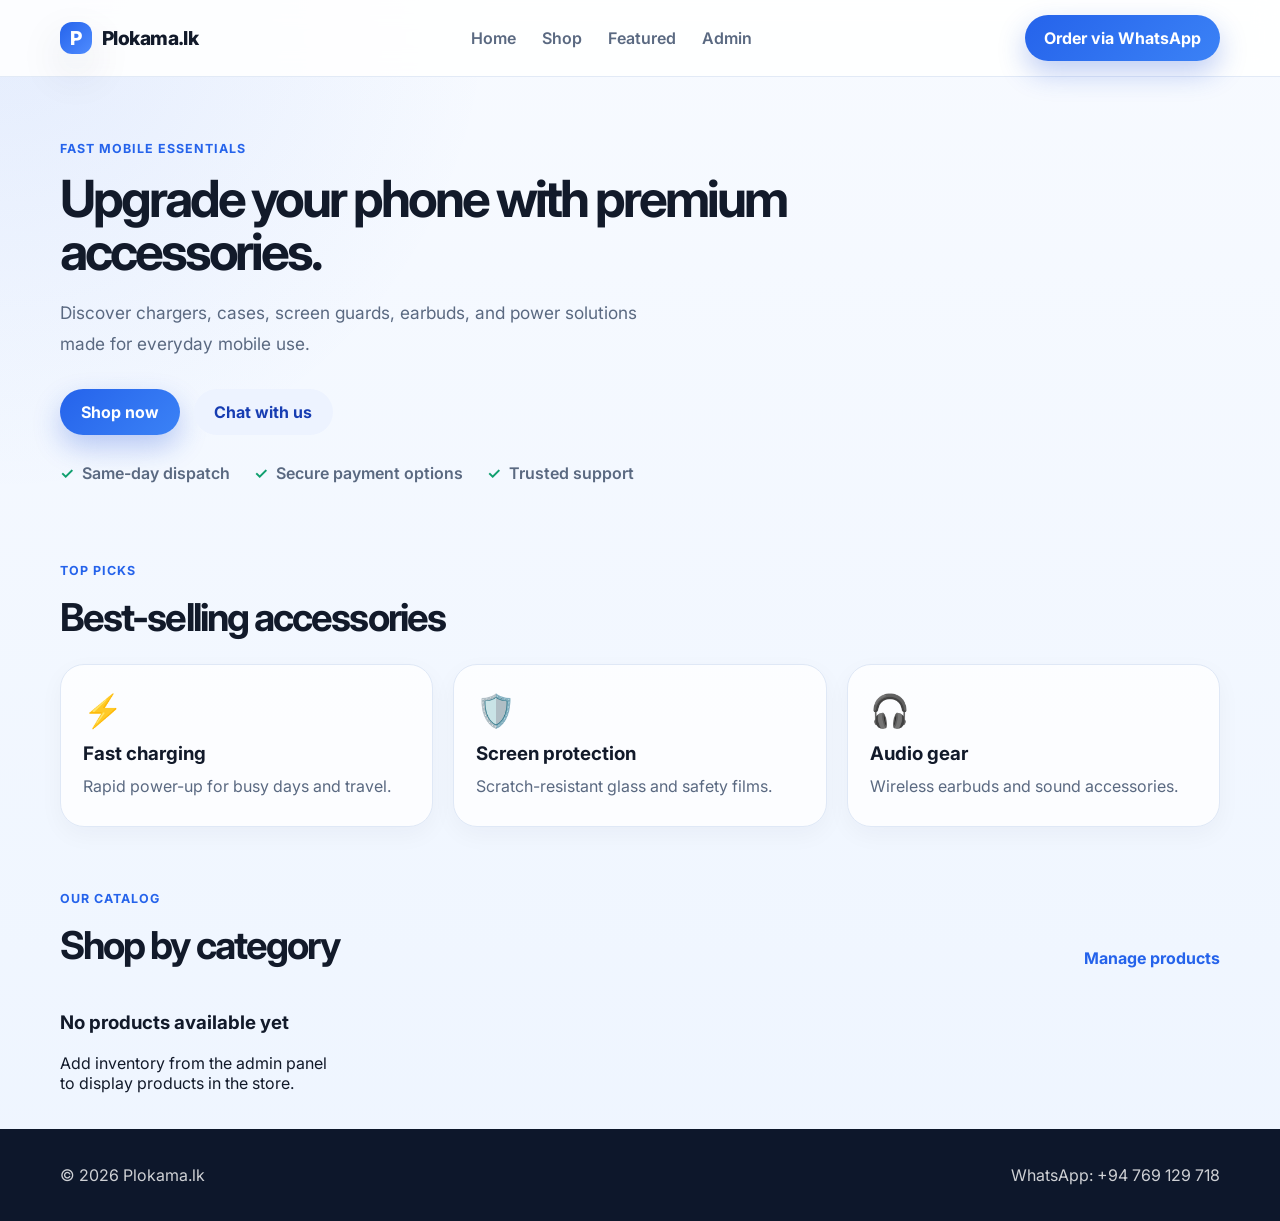
==== index.html @ 79b753ab "nh" ====
<!DOCTYPE html>
<html lang="en">
  <head>
    <meta charset="UTF-8" />
    <meta name="viewport" content="width=device-width, initial-scale=1.0" />
    <title>Plokama.lk | Mobile Accessories</title>
    <meta
      name="description"
      content="Plokama.lk offers mobile phone accessories with product catalog and WhatsApp ordering."
    />
    <link rel="preconnect" href="https://fonts.googleapis.com" />
    <link rel="preconnect" href="https://fonts.gstatic.com" crossorigin />
    <link
      href="https://fonts.googleapis.com/css2?family=Inter:wght@400;500;600;700;800&display=swap"
      rel="stylesheet"
    />
    <link rel="stylesheet" href="styles.css" />
  </head>
  <body>
    <header class="site-header">
      <div class="container nav-wrap">
        <a href="index.html" class="brand">
          <span class="brand-mark">P</span>
          <span>Plokama.lk</span>
        </a>

        <nav class="main-nav" aria-label="Main navigation">
          <a href="index.html">Home</a>
          <a href="#product-grid">Shop</a>
          <a href="#featured">Featured</a>
          <a href="admin.html">Admin</a>
        </nav>

        <a class="nav-cta" href="https://wa.me/94769129718" target="_blank" rel="noreferrer">
          Order via WhatsApp
        </a>
      </div>
    </header>

    <main>
      <section class="hero">
        <div class="container hero-inner">
          <div class="hero-copy">
            <p class="eyebrow">Fast mobile essentials</p>
            <h1>Upgrade your phone with premium accessories.</h1>
            <p class="hero-text">
              Discover chargers, cases, screen guards, earbuds, and power solutions made for everyday mobile use.
            </p>
            <div class="hero-actions">
              <a href="#product-grid" class="primary-btn">Shop now</a>
              <a href="https://wa.me/94769129718?text=Hi%20I%20need%20help%20choosing%20a%20mobile%20accessory" target="_blank" rel="noreferrer" class="secondary-btn">
                Chat with us
              </a>
            </div>
            <ul class="trust-points">
              <li>Same-day dispatch</li>
              <li>Secure payment options</li>
              <li>Trusted support</li>
            </ul>
          </div>

        </div>
      </section>

      <section id="featured" class="featured-section container">
        <div class="section-heading">
          <p class="eyebrow">Top picks</p>
          <h2>Best-selling accessories</h2>
        </div>

        <div class="feature-grid">
          <article class="feature-item">
            <span>⚡</span>
            <h3>Fast charging</h3>
            <p>Rapid power-up for busy days and travel.</p>
          </article>
          <article class="feature-item">
            <span>🛡️</span>
            <h3>Screen protection</h3>
            <p>Scratch-resistant glass and safety films.</p>
          </article>
          <article class="feature-item">
            <span>🎧</span>
            <h3>Audio gear</h3>
            <p>Wireless earbuds and sound accessories.</p>
          </article>
        </div>
      </section>

      <section class="catalog container">
        <div class="section-heading section-heading-row">
          <div>
            <p class="eyebrow">Our catalog</p>
            <h2>Shop by category</h2>
          </div>
          <a href="admin.html" class="text-link">Manage products</a>
        </div>

        <div id="product-grid" class="product-grid" aria-live="polite"></div>
      </section>
    </main>

    <div id="product-modal" class="modal hidden" role="dialog" aria-modal="true" aria-labelledby="modal-title">
      <div class="modal-backdrop" data-close-modal="true"></div>
      <div class="modal-dialog">
        <button class="close-modal" aria-label="Close product dialog">×</button>
        <div class="modal-content">
          <img id="modal-image" src="" alt="Product preview" />
          <div class="modal-body">
            <p id="modal-category" class="modal-category"></p>
            <h3 id="modal-title"></h3>
            <p id="modal-price" class="modal-price"></p>
            <p id="modal-description" class="modal-description"></p>
            <div class="modal-actions">
              <button id="buy-now-btn" class="primary-btn">Order on WhatsApp</button>
              <button class="secondary-btn close-modal" type="button">Continue shopping</button>
            </div>
          </div>
        </div>
      </div>
    </div>

    <footer class="site-footer">
      <div class="container footer-inner">
        <p>© 2026 Plokama.lk</p>
        <a href="https://wa.me/94769129718" target="_blank" rel="noreferrer">WhatsApp: +94 769 129 718</a>
      </div>
    </footer>

    <script src="script.js"></script>
  </body>
</html>
---- styles.css ----
:root {
  --bg: #f3f7ff;
  --panel: #ffffff;
  --panel-alt: #edf3ff;
  --primary: #2563eb;
  --primary-dark: #173db2;
  --primary-soft: #dfeaff;
  --accent: #f59e0b;
  --accent-soft: #fff3d9;
  --text: #121a2a;
  --muted: #5a6981;
  --border: #dfe8f6;
  --success: #0f9f6e;
  --shadow: 0 18px 45px rgba(23, 42, 77, 0.12);
  --shadow-soft: 0 12px 28px rgba(37, 99, 235, 0.12);
}

* {
  box-sizing: border-box;
}

html {
  scroll-behavior: smooth;
}

body {
  margin: 0;
  font-family: "Inter", sans-serif;
  background:
    radial-gradient(circle at top left, rgba(37, 99, 235, 0.09), transparent 28%),
    linear-gradient(180deg, #f7faff 0%, #eef5ff 100%);
  color: var(--text);
}

a {
  color: inherit;
  text-decoration: none;
}

img {
  max-width: 100%;
  display: block;
}

button,
input,
select,
textarea {
  font: inherit;
}

.container {
  width: min(1160px, calc(100% - 32px));
  margin: 0 auto;
}

.site-header {
  position: sticky;
  top: 0;
  z-index: 40;
  background: rgba(255, 255, 255, 0.88);
  border-bottom: 1px solid rgba(223, 232, 246, 0.9);
  backdrop-filter: blur(12px);
}

.nav-wrap {
  display: flex;
  align-items: center;
  justify-content: space-between;
  min-height: 76px;
  gap: 24px;
}

.brand {
  display: inline-flex;
  align-items: center;
  gap: 10px;
  font-weight: 800;
  letter-spacing: -0.03em;
  font-size: 1.2rem;
}

.brand-mark {
  width: 32px;
  height: 32px;
  border-radius: 12px;
  background: linear-gradient(135deg, var(--primary), #4f8cff);
  color: white;
  display: grid;
  place-items: center;
  box-shadow: var(--shadow);
}

.main-nav {
  display: flex;
  align-items: center;
  gap: 26px;
  color: var(--muted);
  font-weight: 600;
}

.main-nav a {
  transition: color 0.2s ease;
}

.main-nav a:hover,
.main-nav a.active {
  color: var(--primary);
}

.nav-cta,
.primary-btn,
.secondary-btn,
.text-link {
  display: inline-flex;
  align-items: center;
  justify-content: center;
  border-radius: 999px;
  font-weight: 700;
  transition: transform 0.2s ease, box-shadow 0.2s ease, background 0.2s ease;
}

.nav-cta,
.primary-btn {
  background: linear-gradient(135deg, var(--primary), #3b82f6);
  color: white;
  box-shadow: 0 12px 28px rgba(29, 78, 216, 0.28);
}

.nav-cta:hover,
.primary-btn:hover,
.secondary-btn:hover {
  box-shadow: 0 18px 30px rgba(29, 78, 216, 0.18);
}

.nav-cta {
  padding: 0.8rem 1.2rem;
}

.primary-btn,
.secondary-btn {
  padding: 0.82rem 1.3rem;
  border: none;
  cursor: pointer;
}

.primary-btn:hover,
.secondary-btn:hover,
.nav-cta:hover {
  transform: translateY(-1px);
}

.secondary-btn {
  background: #edf3ff;
  color: var(--primary-dark);
}

.text-link {
  color: var(--primary);
  font-weight: 700;
}

.hero {
  padding: 64px 0 36px;
}

.hero-inner {
  display: grid;
  grid-template-columns: 1fr;
  align-items: center;
  gap: 42px;
}

.hero-copy {
  position: relative;
  max-width: 860px;
}

.eyebrow {
  color: var(--primary);
  font-weight: 700;
  letter-spacing: 0.08em;
  text-transform: uppercase;
  font-size: 0.78rem;
  margin: 0 0 16px;
}

.hero-copy h1 {
  font-size: clamp(2.5rem, 4vw, 4.3rem);
  line-height: 1.04;
  letter-spacing: -0.06em;
  margin: 0 0 18px;
}

.hero-text {
  max-width: 620px;
  color: var(--muted);
  font-size: 1.08rem;
  line-height: 1.8;
  margin: 0;
}

.hero-actions {
  display: flex;
  flex-wrap: wrap;
  gap: 14px;
  margin-top: 30px;
}

.trust-points {
  list-style: none;
  display: flex;
  flex-wrap: wrap;
  gap: 16px 24px;
  padding: 0;
  margin: 28px 0 0;
  color: var(--muted);
  font-weight: 600;
}

.trust-points li::before {
  content: "✓";
  margin-right: 8px;
  color: var(--success);
}


.featured-section,
.catalog {
  padding: 44px 0 20px;
}

.section-heading {
  margin-bottom: 24px;
}

.section-heading h2 {
  margin: 0;
  font-size: clamp(2rem, 3vw, 2.8rem);
  letter-spacing: -0.05em;
}

.section-heading-row {
  display: flex;
  align-items: end;
  justify-content: space-between;
  gap: 12px;
}

.feature-grid {
  display: grid;
  grid-template-columns: repeat(3, minmax(0, 1fr));
  gap: 20px;
}

.feature-item {
  background: rgba(255, 255, 255, 0.82);
  border: 1px solid var(--border);
  border-radius: 24px;
  padding: 26px 22px;
  box-shadow: 0 8px 24px rgba(18, 26, 42, 0.04);
  transition: transform 0.2s ease, box-shadow 0.2s ease;
}

.feature-item:hover {
  transform: translateY(-4px);
  box-shadow: 0 18px 30px rgba(37, 99, 235, 0.08);
}

.feature-item span {
  font-size: 2rem;
}

.feature-item h3 {
  margin: 12px 0 8px;
}

.feature-item p {
  color: var(--muted);
  line-height: 1.7;
  margin: 0;
}

.product-grid {
  display: grid;
  grid-template-columns: repeat(4, minmax(0, 1fr));
  gap: 24px;
  margin-top: 24px;
}

.product-card {
  background: rgba(255, 255, 255, 0.86);
  border: 1px solid var(--border);
  border-radius: 24px;
  overflow: hidden;
  box-shadow: 0 18px 30px rgba(17, 24, 39, 0.05);
  transition: transform 0.2s ease, box-shadow 0.2s ease, border-color 0.2s ease;
  cursor: pointer;
}

.product-card:hover {
  transform: translateY(-6px);
  box-shadow: 0 24px 42px rgba(37, 99, 235, 0.08);
  border-color: rgba(37, 99, 235, 0.2);
}

.product-card img {
  width: 100%;
  height: 220px;
  object-fit: cover;
}

.product-body {
  padding: 18px 16px 16px;
}

.product-meta {
  display: flex;
  justify-content: space-between;
  align-items: center;
  gap: 12px;
  margin-bottom: 10px;
}

.category-pill {
  display: inline-flex;
  align-items: center;
  justify-content: center;
  background: var(--panel-alt);
  color: var(--primary-dark);
  border-radius: 999px;
  padding: 0.4rem 0.7rem;
  font-weight: 700;
  font-size: 0.72rem;
}

.product-price {
  font-weight: 800;
  color: var(--text);
  font-size: 1.25rem;
}

.product-card h3 {
  margin: 8px 0 10px;
  font-size: 1.1rem;
}

.product-card p {
  margin: 0;
  color: var(--muted);
  line-height: 1.7;
  min-height: 52px;
}

.card-actions {
  display: flex;
  gap: 10px;
  margin-top: 16px;
}

.card-actions .secondary-btn,
.card-actions .primary-btn {
  flex: 1;
  min-height: 44px;
}

.admin-main {
  padding: 48px 0 70px;
}

.hidden {
  display: none !important;
}

.auth-panel {
  display: grid;
  place-items: center;
  min-height: 440px;
}

.auth-box {
  width: min(480px, 100%);
  background: rgba(255, 255, 255, 0.9);
  border: 1px solid var(--border);
  border-radius: 28px;
  padding: 30px;
  box-shadow: 0 16px 32px rgba(18, 26, 42, 0.04);
}

.auth-box h2 {
  margin: 0 0 18px;
  font-size: clamp(1.8rem, 3vw, 2.4rem);
  letter-spacing: -0.05em;
}

.auth-form {
  display: grid;
  gap: 18px;
}

.auth-error {
  margin: 0;
  color: #b91c1c;
  font-weight: 600;
}

.admin-panel,
.product-management {
  background: rgba(255, 255, 255, 0.85);
  border: 1px solid var(--border);
  border-radius: 28px;
  padding: 28px;
  box-shadow: 0 16px 32px rgba(18, 26, 42, 0.04);
}

.product-form {
  display: grid;
  gap: 18px;
}

.field-grid {
  display: grid;
  grid-template-columns: repeat(2, minmax(0, 1fr));
  gap: 18px;
}

label {
  display: grid;
  gap: 10px;
  font-weight: 600;
  color: var(--text);
}

input,
select,
textarea {
  width: 100%;
  border: 1px solid var(--border);
  background: #fbfcff;
  border-radius: 14px;
  padding: 0.9rem 1rem;
  color: var(--text);
}

input:focus,
select:focus,
textarea:focus {
  outline: 2px solid rgba(59, 130, 246, 0.2);
  border-color: rgba(59, 130, 246, 0.5);
}

.form-actions {
  display: flex;
  gap: 12px;
  flex-wrap: wrap;
}

.product-management {
  margin-top: 32px;
}

.admin-product-list {
  display: grid;
  gap: 16px;
}

.admin-product-item {
  display: grid;
  grid-template-columns: 100px 1fr auto;
  gap: 16px;
  align-items: center;
  background: #f8fbff;
  border: 1px solid var(--border);
  border-radius: 18px;
  padding: 14px 16px;
}

.admin-product-item img {
  width: 100%;
  height: 90px;
  object-fit: cover;
  border-radius: 14px;
}

.admin-product-copy h3 {
  margin: 0 0 6px;
}

.admin-product-copy p {
  margin: 0;
  color: var(--muted);
  line-height: 1.6;
}

.admin-product-actions {
  display: flex;
  gap: 10px;
  align-items: center;
}

.admin-product-actions button {
  min-width: 92px;
}

.modal {
  position: fixed;
  inset: 0;
  display: grid;
  place-items: center;
  z-index: 90;
}

.modal.hidden {
  display: none;
}

.modal-backdrop {
  position: absolute;
  inset: 0;
  background: rgba(5, 10, 20, 0.58);
}

.modal-dialog {
  position: relative;
  width: min(820px, calc(100% - 24px));
  background: white;
  border-radius: 26px;
  overflow: hidden;
  z-index: 1;
}

.modal-content {
  display: grid;
  grid-template-columns: 0.95fr 1.05fr;
}

.modal-content img {
  width: 100%;
  height: 100%;
  min-height: 320px;
  object-fit: cover;
}

.modal-body {
  padding: 28px 24px;
}

.modal-category {
  margin: 0 0 10px;
  color: var(--primary);
  font-weight: 700;
  text-transform: uppercase;
  letter-spacing: 0.08em;
  font-size: 0.78rem;
}

.modal-title {
  margin: 0;
  font-size: 2rem;
  letter-spacing: -0.04em;
}

.modal-price {
  font-size: 1.6rem;
  font-weight: 800;
  margin: 14px 0 16px;
}

.modal-description {
  color: var(--muted);
  line-height: 1.8;
  margin: 0 0 18px;
}

.modal-actions {
  display: flex;
  flex-wrap: wrap;
  gap: 12px;
}

.close-modal {
  position: absolute;
  top: 14px;
  right: 14px;
  width: 42px;
  height: 42px;
  border: none;
  border-radius: 50%;
  background: rgba(255, 255, 255, 0.9);
  font-size: 1.7rem;
  cursor: pointer;
  z-index: 2;
}

.site-footer {
  background: #0d172b;
  color: rgba(255, 255, 255, 0.8);
  padding: 20px 0;
}

.footer-inner {
  display: flex;
  align-items: center;
  justify-content: space-between;
  gap: 12px;
}

@media (max-width: 960px) {
  .hero-inner,
  .feature-grid,
  .product-grid,
  .modal-content,
  .field-grid {
    grid-template-columns: 1fr 1fr;
  }

  .hero-inner {
    grid-template-columns: 1fr;
  }

  .product-grid {
    grid-template-columns: repeat(2, minmax(0, 1fr));
  }
}

@media (max-width: 720px) {
  .nav-wrap,
  .main-nav,
  .section-heading-row,
  .footer-inner {
    flex-direction: column;
    align-items: flex-start;
  }

  .main-nav {
    gap: 12px;
  }

  .hero {
    padding-top: 40px;
  }

  .product-grid,
  .feature-grid,
  .field-grid,
  .modal-content,
  .admin-product-item {
    grid-template-columns: 1fr;
  }

  .product-grid {
    display: grid;
  }

  .admin-product-item {
    display: grid;
  }

  .admin-product-actions {
    justify-content: flex-start;
    flex-wrap: wrap;
  }

  .hero-copy h1 {
    font-size: 2.5rem;
  }
}
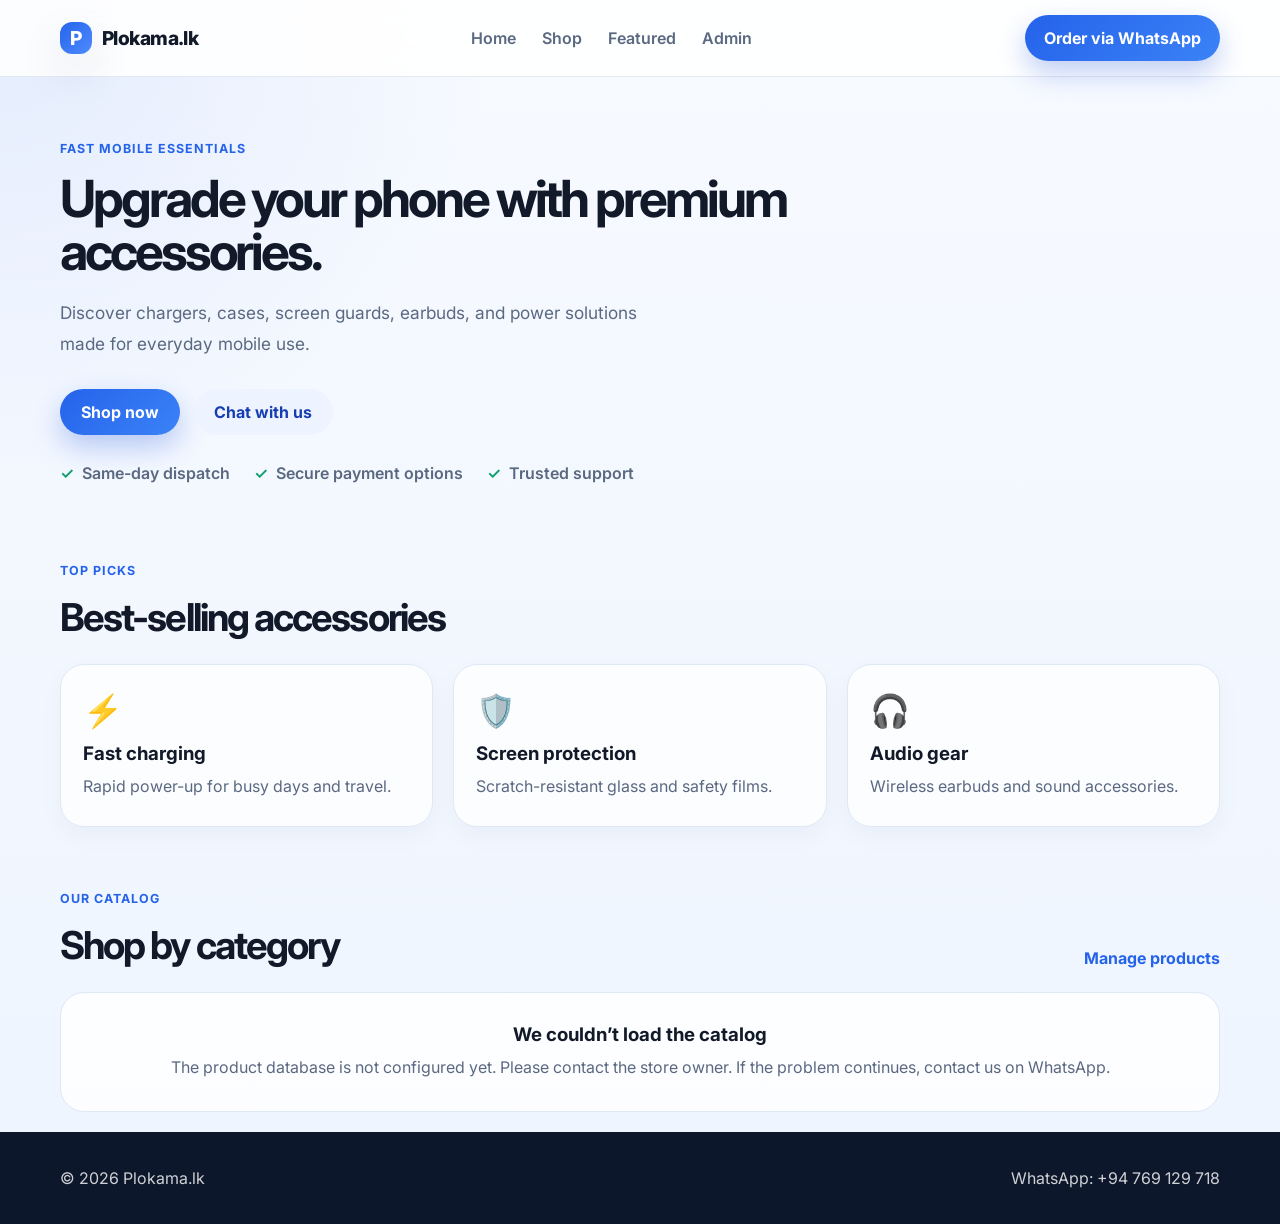
==== commit 5865bb80: "j" ====
--- a/index.html
+++ b/index.html
@@ -127,6 +127,7 @@
       </div>
     </footer>
 
+    <script src="config.js"></script>
     <script src="script.js"></script>
   </body>
 </html>
--- a/styles.css
+++ b/styles.css
@@ -288,6 +288,29 @@
   margin-top: 24px;
 }
 
+.product-grid > .empty-state,
+.product-grid > .catalog-status {
+  grid-column: 1 / -1;
+}
+
+.empty-state {
+  padding: 30px;
+  border: 1px solid var(--border);
+  border-radius: 24px;
+  background: rgba(255, 255, 255, 0.86);
+  text-align: center;
+}
+
+.empty-state h3 {
+  margin: 0 0 8px;
+}
+
+.empty-state p {
+  margin: 0;
+  color: var(--muted);
+  line-height: 1.7;
+}
+
 .product-card {
   background: rgba(255, 255, 255, 0.86);
   border: 1px solid var(--border);
@@ -402,6 +425,26 @@
   margin: 0;
   color: #b91c1c;
   font-weight: 600;
+}
+
+.status-message,
+.catalog-status {
+  margin: 0;
+  padding: 14px 16px;
+  border-radius: 14px;
+  background: var(--panel-alt);
+  color: var(--muted);
+  line-height: 1.6;
+}
+
+.status-error {
+  color: #b91c1c;
+  background: #fff1f2;
+}
+
+.status-success {
+  color: #08744f;
+  background: #e9fbf3;
 }
 
 .admin-panel,
